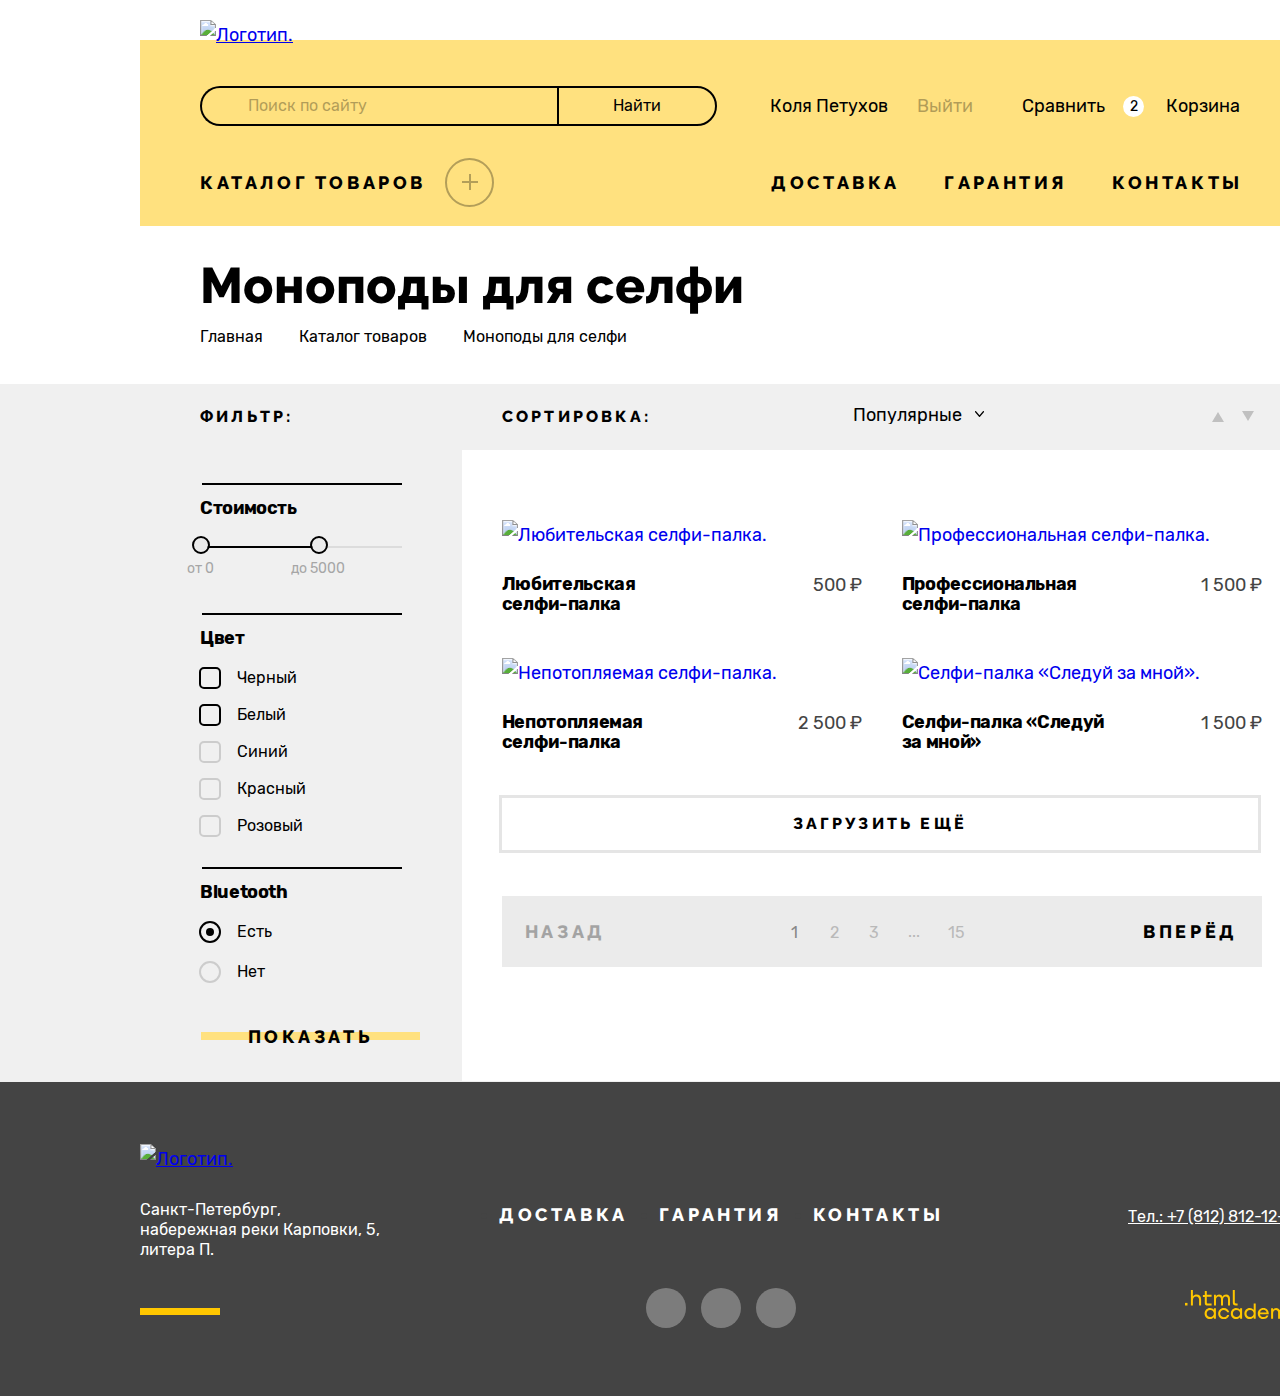
==== catalog.html @ b97b06a3 "Добавляет разметку и стили по критериям" ====
<!DOCTYPE html>
<html lang="ru">

  <head>
    <meta charset="utf-8">
    <title>HTML Academy: Девайс</title>
    <link rel="icon" type="image/png" sizes="32x32" href="images/favicon-32x32.png">
    <link rel="stylesheet" href="styles/styles.css">
  </head>

  <body>
    <header class="page-header">
      <div class="page-header-container">
        <a class="navigation-logo-inner" href="index.html">
          <span class="visually-hidden">Переход на главную страницу.</span>
          <div class="page-header-logo">
            <img src="images/device-logo-black.svg" width="145" height="36" alt="Логотип.">
          </div>
        </a>
        <div class="menu-container">
          <form class="header-search">
            <label class="header-search-label">
              <span class="visually-hidden">Поиск по сайту</span>
              <input class="header-search-input" type="search" placeholder="Поиск по сайту">
              <span class="header-search-input-border"></span>
            </label>
            <button class="header-search-button" type="button">Найти</button>
          </form>
          <ul class="menu-list menu-list-inner">
            <li class="menu-item menu-item-come">
              <div class="menu-link-container">
                <a class="menu-link menu-link-come" href="#">Коля Петухов</a>
                <a class="menu-link menu-link-go-out" href="#">Выйти</a>
              </div>
            </li>
            <li class="menu-item">
              <a class="menu-link menu-link-compare" href="#">Сравнить</a>
            </li>
            <li class="menu-item menu-item-shopping">
              <button class="menu-link menu-link-shopping" type="button" data-counter="2">Корзина</button>
              <div class="shopping-window">
                <ul class="shopping-window-list">
                  <li class="shopping-window-item">
                    <a class="shopping-link" href="#">
                      <div class="shopping-window-image">
                        <img src="images/header-icon/shopping-image/product-small-1.jpg" width="39" height="43" alt="Любительская селфи-палка.">
                      </div>
                      <p class="shopping-window-description">Любительская селфи-палка</p>
                    </a>
                    <button class="shopping-window-button" type="button">
                      <span class="visually-hidden">Удалить товар из карзины.</span>
                    </button>
                  </li>
                  <li class="shopping-window-item">
                    <a class="shopping-link" href="#">
                      <div class="shopping-window-image">
                        <img src="images/header-icon/shopping-image/product-small-2.jpg" width="39" height="43" alt="Профессиональная селфи-палка.">
                      </div>
                      <p class="shopping-window-description">Профессиональная селфи-палка</p>
                    </a>
                    <button class="shopping-window-button" type="button">
                      <span class="visually-hidden">Удалить товар из карзины.</span>
                    </button>
                  </li>
                </ul>
                <div class="shopping-window-content">
                  <p class="shopping-window-content-description">Товаров: 2</p>
                  <span class="shopping-window-content-description">Сумма: 2000 ₽</span>
                </div>
                <div class="shopping-window-link-container">
                  <!-- чтобы посмотреть состояние disabled, надо убрать href у ссылки-->
                  <a class="shopping-window-link" href="#">Открыть корзину</a>
                </div>
              </div>
            </li>
          </ul>
        </div>
        <nav class="navigation">
          <div class="navigation-submenu">
            <button class="submenu-button" type="button">
              Каталог товаров
              <span class="submenu-button-icon"></span>
            </button>
            <ul class="submenu-list">
              <li class="submenu-item">
                <a class="submenu-link" href="#">Виртуальная реальность</a>
              </li>
              <li class="submenu-item">
                <a class="submenu-link" href="#">Фитнес-браслеты</a>
              </li>
              <li class="submenu-item">
                <a class="submenu-link" href="#">Квадрокоптеры</a>
              </li>
              <li class="submenu-item">
                <span class="submenu-link submenu-link-current">Моноподы для cелфи</span>
              </li>
              <li class="submenu-item">
                <a class="submenu-link" href="#">Умные часы</a>
              </li>
              <li class="submenu-item">
                <a class="submenu-link" href="#">Экшн-камеры</a>
              </li>
            </ul>
          </div>
          <ul class="navigation-list">
            <!-- для просмотра активной страницы для ссылки добавляется класс navigation-link-current -->
            <li class="navigation-item">
              <a class="navigation-link" href="#">Доставка</a>
            </li>
            <li class="navigation-item">
              <a class="navigation-link" href="#">Гарантия</a>
            </li>
            <li class="navigation-item">
              <a class="navigation-link" href="#">Контакты</a>
            </li>
          </ul>
        </nav>
      </div>
    </header>

    <main class="main-container main-inner">
      <div class="page-container">
        <section class="inner-header">
          <h1 class="inner-header-title">Моноподы для селфи</h1>
          <ul class="breadcrumbs">
            <li class="breadcrumbs-item">
              <a class="breadcrumbs-link" href="index.html">Главная</a>
            </li>
            <li class="breadcrumbs-item">
              <a class="breadcrumbs-link" href="#">Каталог товаров</a>
            </li>
            <li class="breadcrumbs-item">
              <span class="breadcrumbs-link breadcrumbs-link-current">Моноподы для селфи</span>
            </li>
          </ul>
        </section>
      </div>

      <section class="catalog-products">
        <div class="catalog-products-container">
          <div class="catalog-filter-container">
            <h2 class="catalog-products-title catalog-products-title-filter">фильтр:</h2>
            <form class="catalog-filter" action="https://echo.htmlacademy.ru/" method="get">
              <fieldset class="catalog-filter-group catalog-filter-group-price">
                <legend class="catalog-filter-title">Стоимость</legend>
                <div class="range-scale">
                  <div class="range-bar">
                    <div class="range-toggle-container toggle-min-container">
                      <button class="range-toggle" type="button">
                        <span class="visually-hidden">Изменить минимальную цену.</span>
                      </button>
                      <label class="catalog-filter-label">
                        <span class="visually-hidden">Введиде минимальную стоимость.</span>
                        <input class="range-input range-input-from" type="text" placeholder="от 0" name="min-price">
                      </label>
                    </div>
                    <div class="range-toggle-container toggle-max-container">
                      <button class="range-toggle" type="button">
                        <span class="visually-hidden">Изменить максимальную цену.</span>
                      </button>
                      <label class="catalog-filter-label">
                        <span class="visually-hidden">Введиде максимальную стоимость.</span>
                        <input class="range-input range-input-to" type="text" placeholder="до 5000" name="max-price">
                      </label>
                    </div>
                  </div>
                </div>
              </fieldset>
              <fieldset class="catalog-filter-group">
                <legend class="catalog-filter-title">Цвет</legend>
                <ul class="control-list">
                  <li class="control-item">
                    <label class="control">
                      <input class="visually-hidden control-input" type="checkbox" name="color" value="black" checked>
                      <span class="control-mark"></span>
                      Черный
                    </label>
                  </li>
                  <li class="control-item">
                    <label class="control">
                      <input class="visually-hidden control-input" type="checkbox" name="color" value="white" checked>
                      <span class="control-mark"></span>
                      Белый
                    </label>
                  </li>
                  <li class="control-item">
                    <label class="control">
                      <input class="visually-hidden control-input" type="checkbox" name="color" value="blue">
                      <span class="control-mark"></span>
                      Синий
                    </label>
                  </li>
                  <li class="control-item">
                    <label class="control">
                      <input class="visually-hidden control-input" type="checkbox" name="color" value="red">
                      <span class="control-mark"></span>
                      Красный
                    </label>
                  </li>
                  <li class="control-item">
                    <label class="control">
                      <input class="visually-hidden control-input" type="checkbox" name="color" value="pink">
                      <span class="control-mark"></span>
                      Розовый
                    </label>
                  </li>
                </ul>
              </fieldset>
              <fieldset class="catalog-filter-group">
                <legend class="catalog-filter-title">Bluetooth</legend>
                <ul class="control-list">
                  <li class="control-item control-item-radio">
                    <label class="control">
                      <input class="visually-hidden control-input" type="radio" name="bluetooth" value="yes" checked>
                      <span class="control-mark-radio"></span>
                      Есть
                    </label>
                  </li>
                  <li class="control-item control-item-radio">
                    <label class="control">
                      <input class="visually-hidden control-input" type="radio" name="bluetooth" value="no">
                      <span class="control-mark-radio"></span>
                      Нет
                    </label>
                  </li>
                </ul>
              </fieldset>
              <button class="button filter-button" type="submit">Показать</button>
            </form>
          </div>
          <div class="catalog-result">
            <div class="catalog-sorting-container">
              <h2 class="catalog-products-title">сортировка:</h2>
              <div class="control-sorting">
                <select class="select-control" aria-label="сортировка:">
                  <option value="popular">Популярные</option>
                  <option value="cheap">Дешёвые</option>
                  <option value="expensive">Дорогие</option>
                </select>
                <div class="order">
                  <a class="order-link order-link-ascending" href="">
                    <span class="visually-hidden">Сортировка по возрастанию.</span>
                  </a>
                  <a class="order-link order-link-descending" href="">
                    <span class="visually-hidden">Сортировка по убыванию.</span>
                  </a>
                </div>
              </div>
            </div>

            <div class="cards-container">
              <!-- для отображения метки new для ссылки добавить класс new -->
              <ul class="product-list">
                <li class="product-card">
                  <a class="product-card-link" href="#">
                    <div class="product-card-image">
                      <img src="images/product/product-1.jpg" width="360" height="380"
                        alt="Любительская селфи-палка.">
                    </div>
                    <span class="button product-card-button">Подробнее</span>
                    <div class="product-card-content">
                      <h3 class="product-card-title">Любительская<br>селфи-палка</h3>
                      <span class="product-card-price">500 ₽</span>
                    </div>
                  </a>
                </li>
                <li class="product-card">
                  <a class="product-card-link" href="#">
                    <div class="product-card-image">
                      <img src="images/product/product-2.jpg" width="360" height="380"
                        alt="Профессиональная селфи-палка.">
                    </div>
                    <span class="button product-card-button">Подробнее</span>
                    <div class="product-card-content">
                      <h3 class="product-card-title">Профессиональная<br>селфи-палка</h3>
                      <span class="product-card-price">1 500 ₽</span>
                    </div>
                  </a>
                </li>
                <li class="product-card">
                  <a class="product-card-link" href="#">
                    <div class="product-card-image">
                      <img src="images/product/product-3.jpg" width="360" height="380"
                        alt="Непотопляемая селфи-палка.">
                    </div>
                    <span class="button product-card-button">Подробнее</span>
                    <div class="product-card-content">
                      <h3 class="product-card-title">Непотопляемая<br>селфи-палка</h3>
                      <span class="product-card-price">2 500 ₽</span>
                    </div>
                  </a>
                </li>
                <li class="product-card">
                  <a class="product-card-link" href="#">
                    <div class="product-card-image">
                      <img src="images/product/product-4.jpg" width="360" height="380"
                        alt="Селфи-палка «Следуй за мной».">
                    </div>
                    <span class="button product-card-button">Подробнее</span>
                    <div class="product-card-content">
                      <h3 class="product-card-title">Селфи-палка «Следуй<br>за мной»</h3>
                      <span class="product-card-price">1 500 ₽</span>
                    </div>
                  </a>
                </li>
              </ul>
              <button class="catalog-products-button" type="button">Загрузить ещё</button>

              <div class="pagination-container">
                <div class="pagination-link-container">
                  <span class="pagination-link-forward-backward pagination-link-backward pagination-link-current">Назад</span>
                </div>
                <ul class="pagination">
                  <li class="pagination-item">
                    <a class="pagination-link pagination-current">1</a>
                  </li>
                  <li class="pagination-item">
                    <a class="pagination-link" href="#">2</a>
                  </li>
                  <li class="pagination-item">
                    <a class="pagination-link" href="#">3</a>
                  </li>
                  <li class="pagination-item">
                    <a class="pagination-link" href="#">15</a>
                  </li>
                </ul>
                <div class="pagination-link-container">
                  <a class="pagination-link-forward-backward pagination-link-forward" href="#">Вперёд</a>
                </div>
              </div>
            </div>
          </div>
        </div>
      </section>

    </main>

    <footer class="page-footer">
      <div class="footer-container">
        <a class="page-footer-logo" href="index.html">
          <span class="visually-hidden">Переход на главную страницу.</span>
          <div class="page-footer-logo-image">
            <img src="images/device-logo-yellow.svg" width="145" height="36" alt="Логотип.">
          </div>
        </a>
        <div class="footer-content-container">
          <address class="page-footer-address">Санкт-Петербург, набережная реки Карповки, 5, литера П.</address>
          <div class="page-footer-container">
            <ul class="menu-footer-list">
              <li class="menu-footer-item">
                <a class="menu-footer-link" href="#">Доставка</a>
              </li>
              <li class="menu-footer-item">
                <a class="menu-footer-link" href="#">Гарантия</a>
              </li>
              <li class="menu-footer-item">
                <a class="menu-footer-link" href="#">Контакты</a>
              </li>
            </ul>
            <ul class="social-footer-list">
              <li class="social-footer-item">
                <a class="social-footer-link social-footer-telegram" href="https://t.me/htmlacademy">
                  <span class="visually-hidden">Мы в Telegram.</span>
                </a>
              </li>
              <li class="social-footer-item">
                <a class="social-footer-link social-footer-youtube" href="https://www.youtube.com/user/htmlacademyru">
                  <span class="visually-hidden">Мы в Youtube.</span>
                </a>
              </li>
              <li class="social-footer-item">
                <a class="social-footer-link social-footer-twitter" href="https://twitter.com/htmlacademy_ru">
                  <span class="visually-hidden">Мы в Twitter.</span>
                </a>
              </li>
            </ul>
          </div>
          <div class="page-footer-container">
            <a class="contacts-phone-footer" href="tel:88128121212">Тел.: +7 (812) 812-12-12</a>
            <a class="developer-logo-link" href="https://htmlacademy.ru/">
              <span class="visually-hidden">Переход на сайт htmlacademy.</span>
              <svg width="115" height="33" viewBox="0 0 115 33" fill="#ffc700" xmlns="http://www.w3.org/2000/svg">
                <path d="M0 12.9V15.5H2.5V12.9H0Z" />
                <path
                  d="M11.6 4.5C10 4.5 8.8 5.2 8 6.2H7.9V0H5.9V15.5H7.9V10.2C7.9 8.1 9.2 6.6 11.2 6.6C13 6.6 14.1 8 14.1 9.8V15.5H16.1V9.4C16.2 6.4 14.3 4.5 11.6 4.5Z" />
                <path
                  d="M26.6 4.8H21.8V1.1H19.8V4.9H17.9V6.9H19.8V12.9C19.8 14.6 20.8 15.6 22.5 15.6H26.6V13.6H22.9C22.2 13.6 21.8 13.2 21.8 12.5V6.8H26.6V4.8Z" />
                <path
                  d="M41.1 4.6C39.5 4.6 38.2 5.4 37.6 6.7H37.5C36.9 5.5 35.7 4.6 34.1 4.6C32.7 4.6 31.6 5.4 31 6.4H30.9V4.8H29V15.4H31V10C31 8 32 6.5 33.6 6.5C35.1 6.5 36 7.5 36 9.1V15.4H38V9.8C38 7.4 39.4 6.5 40.6 6.5C42.1 6.5 43 7.5 43 9.1V15.4H45V8.9C45.1 6.4 43.6 4.6 41.1 4.6Z" />
                <path
                  d="M47.8 12.7C47.8 14.4 48.8 15.4 50.6 15.4H52.6V13.4H50.9C50.2 13.4 49.8 13 49.8 12.3V0H47.8V12.7Z" />
                <path
                  d="M28.9 19.7C28 18.6 26.7 17.9 25 17.9C21.9 17.9 19.6 20.2 19.6 23.5C19.6 26.8 21.9 29.1 25 29.1C26.8 29.1 28 28.3 28.8 27.2H28.9V28.8H30.9V18.2H28.9V19.7ZM25.3 27.1C23.1 27.1 21.7 25.5 21.7 23.5C21.7 21.5 23.1 19.9 25.3 19.9C27.5 19.9 28.9 21.5 28.9 23.5C28.9 25.4 27.5 27.1 25.3 27.1Z" />
                <path
                  d="M44.2 22C43.7 19.6 41.6 17.9 38.8 17.9C35.4 17.9 33.2 20.4 33.2 23.5C33.2 26.6 35.4 29.1 38.8 29.1C41.6 29.1 43.7 27.3 44.2 24.9H42.1C41.7 26.2 40.4 27.2 38.8 27.2C36.6 27.2 35.2 25.6 35.2 23.6C35.2 21.6 36.6 20 38.8 20C40.4 20 41.6 21 42.1 22.2H44.2V22Z" />
                <path
                  d="M55.1 19.7C54.2 18.6 52.9 17.9 51.2 17.9C48.1 17.9 45.8 20.2 45.8 23.5C45.8 26.8 48.1 29.1 51.2 29.1C53 29.1 54.2 28.3 55 27.2H55.1V28.8H57.1V18.2H55.1V19.7ZM51.5 27.1C49.3 27.1 47.9 25.5 47.9 23.5C47.9 21.5 49.3 19.9 51.5 19.9C53.7 19.9 55.1 21.5 55.1 23.5C55.1 25.4 53.6 27.1 51.5 27.1Z" />
                <path
                  d="M68.7 19.8C67.8 18.7 66.5 17.9 64.8 17.9C61.7 17.9 59.4 20.2 59.4 23.5C59.4 26.8 61.6 29.1 64.8 29.1C66.5 29.1 67.8 28.3 68.6 27.3H68.7V28.8H70.7V13.4H68.7V19.8ZM65.1 27.1C62.9 27.1 61.5 25.5 61.5 23.5C61.5 21.5 62.9 19.9 65.1 19.9C67.3 19.9 68.7 21.5 68.7 23.5C68.6 25.5 67.2 27.1 65.1 27.1Z" />
                <path
                  d="M78.3 17.9C75 17.9 72.8 20.4 72.8 23.5C72.8 26.5 74.9 29.1 78.3 29.1C80.8 29.1 82.8 27.8 83.5 25.5H81.4C80.9 26.5 79.8 27.1 78.4 27.1C76.5 27.1 75.1 25.8 75 24.2H83.8C84 20.6 81.8 17.9 78.3 17.9ZM78.3 19.8C80 19.8 81.3 20.8 81.6 22.4H75.1C75.4 20.9 76.6 19.8 78.3 19.8Z" />
                <path
                  d="M98.2 17.9C96.6 17.9 95.3 18.7 94.6 19.9H94.5C93.9 18.7 92.7 17.9 91.1 17.9C89.7 17.9 88.6 18.6 88 19.7V18.2H86.1V28.8H88.1V23.4C88.1 21.4 89.1 20 90.7 19.9C92.2 19.9 93.1 20.9 93.1 22.5V28.8H95.1V23.2C95.1 20.8 96.5 19.9 97.7 19.9C99.2 19.9 100.1 20.9 100.1 22.5V28.8H102.1V22.3C102.2 19.7 100.7 17.9 98.2 17.9Z" />
                <path
                  d="M109.4 27L105.8 18.1H103.6L108.4 29.7C108.1 30.6 107.7 30.9 106.7 30.9H104.2V32.9H106.7C108.5 32.9 109.5 32.1 110.2 30.3L114.9 18.1H112.8L109.4 27Z" />
              </svg>
            </a>
          </div>
        </div>

      </div>
    </footer>

  </body>

</html>
---- styles/styles.css ----
@font-face {
  font-family: "raleway";
  font-style: normal;
  font-weight: 800;
  src: url("../fonts/raleway/raleway-800.woff2") format("woff2");
  font-display: swap;
}

@font-face {
  font-family: "rubik";
  font-style: normal;
  font-weight: 400;
  src: url("../fonts/rubik/rubik-400.woff2") format("woff2");
  font-display: swap;
}

@font-face {
  font-family: "rubik";
  font-style: normal;
  font-weight: 700;
  src: url("../fonts/rubik/rubik-700.woff2") format("woff2");
  font-display: swap;
}

*,
*::before,
*::after {
  box-sizing: border-box;
}

.visually-hidden {
  position: absolute;
  width: 1px;
  height: 1px;
  margin: -1px;
  padding: 0;
  border: 0;
  clip: rect(0 0 0 0);
  overflow: hidden;
}

.html {
  height: 100%;
}

body {
  display: flex;
  flex-direction: column;
  min-height: 100%;
  min-width: 1440px;
  font-family: "rubik", sans-serif;
  font-size: 18px;
  line-height: 30px;
  color: #444444;
  margin: 0;
}

.main-container {
  flex-grow: 1;
}

.page-container {
  width: 1160px;
  margin: 0 auto;
}

.button {
  position: relative;
  display: inline-flex;
  font-family: "raleway", sans-serif;
  font-size: 18px;
  line-height: 21px;
  letter-spacing: 0.2em;
  text-transform: uppercase;
  text-decoration: none;
  color: #000000;
  background-color: rgba(255, 255, 255, 0);
  padding: 10px 34px;
  border: none;
  cursor: pointer;
}

.button::after {
  content: "";
  position: absolute;
  height: 8px;
  width: 100%;
  background-color: #ffe17f;
  left: 0;
  top: calc(50% - 4px);
  z-index: -1;
}

.button:hover {
  background-color: #ffe17f;
}

.button:focus {
  outline: none;
  background: linear-gradient(rgba(255, 255, 255, 0) 16px, #ffe17f 16px, #ffe17f 24px, rgba(255, 255, 255, 0) 24px);
}

.button:focus::before {
  content: "";
  position: absolute;
  width: 100%;
  height: 100%;
  outline: 2px solid #af4fff;
  top: 0;
  left: 0;
}

.button:active::after {
  background-color: #ffcc33;
}

.button:active {
  background: none;
  background-color: #ffcc33;
}

.button:active::before {
  content: "";
  position: absolute;
  width: 100%;
  height: 100%;
  outline: none;
  top: 0;
  left: 0;
}

.button:disabled {
  pointer-events: none;
  opacity: 30%;
}

.page-header ul {
  list-style: none;
}

.main-index ul {
  list-style: none;
}

/*Шапка*/

.page-header {
  display: flex;
  position: relative;
  background-image: linear-gradient(#ffffff 40px, #ffe17f 40px);
  width: 1160px;
  margin: 0 auto;
}

.page-header-container {
  width: 1040px;
  margin: 0 auto;
}

.navigation-logo,
.navigation-logo-inner {
  position: absolute;
  display: inline-flex;
  top: 20px;
  left: 60px;
}

.navigation-logo-inner:hover {
  opacity: 60%;
}

.navigation-logo-inner:focus {
  outline: 2px solid #af4fff;
  outline-offset: 2px;
}

.navigation-logo-inner:active {
  outline: none;
  opacity: 30%;
}

.menu-container {
  display: flex;
  padding: 86px 0 0 0;
}

.header-search {
  display: flex;
  align-self: flex-start;
}

.header-search-label {
  position: relative;
  display: flex;
}

.header-search-input {
  background-color: rgba(255, 255, 255, 0);
  border: none;
  padding: 10px 10px 10.5px 48px;
  width: 357px;
  background-image: url("../images/header-icon/search-icon.svg");
  background-repeat: no-repeat;
  background-position-x: 16px;
  background-position-y: center;
  height: 100%;
  font-family: "rubik", sans-serif;
  font-size: 16px;
  color: #000000;
}

.header-search-input::placeholder {
  color: #000000;
  opacity: 30%;
}

.header-search-input + .header-search-input-border {
  position: absolute;
  top: 0;
  left: 0;
  height: 100%;
  width: 100%;
  border: 2px solid #000000;
  border-right: none;
  border-radius: 50px 0 0 50px;
  cursor: text;
}

.header-search-input:hover {
  background-color: #ffc700;
  border-radius: 50px 0 0 50px;
}

.header-search-input:focus {
  background-color: rgba(255, 255, 255, 0);
  outline: 2px solid #af4fff;
  outline-offset: 2px;
  border-radius: 0;
}

.header-search-input:disabled + .header-search-input-border {
  pointer-events: none;
  opacity: 30%;
}

.header-search-input:disabled {
  pointer-events: none;
  opacity: 30%;
}

.header-search-button {
  position: relative;
  font-family: "rubik", sans-serif;
  font-size: 16px;
  line-height: 20px;
  color: #000000;
  padding: 5px 5px;
  background-color: rgba(255, 255, 255, 0);
  border: 2px solid #000000;
  border-radius: 0 50px 50px 0;
  min-width: 160px;
  max-width: 180px;
  cursor: pointer;
}

.header-search-button:hover {
  background-color: #000000;
  color: #ffffff;
}

.header-search-button:focus {
  outline: none;
}

.header-search-button:focus::before {
  content: "";
  position: absolute;
  width: calc(100% + 8px);
  height: calc(100% + 8px);
  outline: 2px solid #af4fff;
  top: -4px;
  left: -4px;
  border-radius: 0;
}

.header-search-button:active {
  background-color: #000000;
  color: #4d4d4d;
}

.header-search-button:disabled {
  pointer-events: none;
  opacity: 30%;
}

.menu-list {
  display: grid;
  grid-template-columns: 127px 128px 123px 117px;
  margin: 5px 0 0 auto;
  padding: 0;
  align-self: flex-start;
}

.menu-item-come {
  grid-column-start: 1;
  grid-column-end: 3;
}

.menu-link-go-out {
  display: inline-flex;
  opacity: 30%;
}

.menu-link {
  color: #000000;
  text-decoration: none;
  cursor: pointer;
}

.menu-link:hover {
  opacity: 60%;
}

.menu-link:focus {
  opacity: 100%;
  outline: 2px solid #af4fff;
  outline-offset: 2px;
}

.menu-link:active {
  outline: none;
  opacity: 30%;
}

.menu-link-come {
  display: inline-flex;
  padding: 0 0 0 25px;
  background-image: url("../images/header-icon/header-icon-1.svg");
  background-repeat: no-repeat;
  background-position: -1px 9px;
  max-width: 146px;
  margin: 0 25px 0 0;
}

.menu-link-compare {
  display: inline-flex;
  padding: 0 0 0 22px;
  background-image: url("../images/header-icon/header-icon-2.svg");
  background-repeat: no-repeat;
  background-position: 0 9px;
}

/*Корзина*/

.menu-link-shopping {
  position: relative;
  font-family: "rubik", sans-serif;
  font-size: 18px;
  line-height: 30px;
  background-color: rgba(255, 255, 255, 0);
  border: none;
  padding: 0 0 0 43px;
  background-image: url("../images/header-icon/header-icon-3.svg");
  background-repeat: no-repeat;
  background-position: 15px 6px;
}

.menu-link-shopping::before {
  content: attr(data-counter);
  position: absolute;
  font-size: 14px;
  line-height: 16px;
  display: flex;
  align-items: center;
  justify-content: center;
  padding: 0 3px;
  min-width: 21px;
  height: 21px;
  background-color: #ffffff;
  border-radius: 50px;
  right: calc(100% - 21px);
  top: 5px;
}

.shopping-window {
  position: absolute;
  display: none;
  flex-direction: column;
  justify-content: center;
  background-color: #000000;
  z-index: 2;
  transform: translate(-40%, 8px);
}

.shopping-window::before {
  content: "";
  position: absolute;
  border: 6px solid rgba(255, 255, 255, 0);
  border-bottom: 7px solid #000000;
  top: -13px;
  left: 50%;
  transform: translate(-50%, 0);
}

.shopping-window-list {
  padding: 0;
}

.shopping-window-item {
  display: flex;
  padding: 22px 17px 6px 22px;
  width: 320px;
  border-bottom: 1px solid #191919;
}

.shopping-window-item:last-child {
  border-bottom: none;
}

.shopping-link {
  text-decoration: none;
  display: flex;
}

.shopping-link:hover {
  opacity: 60%;
}

.shopping-link:focus {
  opacity: 100%;
  outline: 2px solid #af4fff;
  outline-offset: 2px;
}

.shopping-link:active {
  outline: none;
  opacity: 30%;
}

.shopping-window-image {
  margin: 0 23px 0 0;
}

.shopping-window-description,
.shopping-window-content-description {
  font-size: 16px;
  line-height: 20px;
  color: #ffffff;
  margin: 0;
}

.shopping-window-description {
  max-width: 160px;
}


.shopping-window-content-description {
  max-width: 120px;
}

.shopping-window-button {
  position: relative;
  width: 10px;
  height: 10px;
  background-color: rgba(255, 255, 255, 0);
  border: none;
  margin: 0 0 auto auto;
  background-image: url("../images/header-icon/shopping-image/close-button.svg");
  background-repeat: no-repeat;
  background-position: center;
  cursor: pointer;
}

.shopping-window-button::before {
  content: "";
  position: absolute;
  width: 26px;
  height: 26px;
  background-color: rgba(255, 255, 255, 0);
  top: -8px;
  left: -7px;
}

.shopping-window-button:hover {
  opacity: 60%;
}

.shopping-window-button:focus {
  opacity: 100%;
  outline: 2px solid #af4fff;
  outline-offset: 2px;
}

.shopping-window-button:active {
  outline: none;
  opacity: 30%;
}

.shopping-window-content {
  display: flex;
  justify-content: space-between;
  padding: 17px 20px;
  background-color: #1a1a1a;
}

.shopping-window-link {
  display: block;
  font-family: "raleway", sans-serif;
  font-size: 18px;
  line-height: 21px;
  letter-spacing: 0.2em;
  text-transform: uppercase;
  text-decoration: none;
  color: #000000;
  background-color: #ffffff;
  padding: 14px 23px;
}

.shopping-window-link:not([href]) {
  background-color: #ffffff;
  color: #b3b3b3;
  pointer-events: none;
}

.shopping-window-link:hover {
  background-color: #ffe17f;
}

.shopping-window-link:focus {
  background-color: #ffffff;
  outline: 2px solid #af4fff;
  outline-offset: 2px;
}

.shopping-window-link:active {
  outline: none;
  background-color: #ffe17f;
  color: #b39e59;
}

.shopping-window-link-container {
  padding: 16px 18px 20px 22px;
}

.menu-item-shopping:focus-within .shopping-window {
  display: flex;
}

/*Шапка*/

.submenu-button {
  position: relative;
  display: grid;
  grid-template-columns: 227px 65px;
  align-items: center;
  font-family: "raleway", sans-serif;
  font-size: 18px;
  text-transform: uppercase;
  text-align: start;
  line-height: 21px;
  color: #000000;
  background-color: rgba(255, 255, 255, 0);
  border: none;
  margin: -15px 0 0 0;
  padding: 0;
  letter-spacing: 0.2em;
  cursor: pointer;
}

.submenu-button::before {
  content: "";
  position: absolute;
  width: 260px;
  height: 45px;
  background-color: rgba(255, 255, 255, 0);
  z-index: 2;
}

.submenu-button-icon {
  position: relative;
  display: flex;
  justify-content: center;
  align-items: center;
  width: 45px;
  height: 45px;
  outline: 2px solid #b39e59;
  border-radius: 50%;
  margin: 0 0 0 auto;
  z-index: 3;
}

.submenu-button-icon::after,
.submenu-button-icon::before {
  content: "";
  position: absolute;
  width: 2px;
  height: 16px;
  background-color: #b39e59;
}

.submenu-button-icon::before {
  transform: rotate(90deg);
}

.submenu-button:hover .submenu-button-icon {
  outline: 2px solid #000000;
}

.submenu-button:hover .submenu-button-icon::after,
.submenu-button:hover .submenu-button-icon::before {
  background-color: #000000;
}

.submenu-button:focus {
  outline: 2px solid #af4fff;
  outline-offset: 4px;
  z-index: 222;
}

.submenu-list {
  margin: 0;
  position: absolute;
  grid-template-columns: 252px 211px 181px;
  row-gap: 6px;
  padding: 9px 60px 50px 60px;
  background-color: #ffe17f;
  width: 100%;
  z-index: 2;
  left: 0;
  display: none;
}

.submenu-item:last-child {
  grid-column-start: 1;
}

.submenu-link {
  font-size: 16px;
  line-height: 18px;
  color: #000000;
  text-decoration: none;
}

.submenu-link:hover {
  opacity: 60%;
}

.submenu-link:focus {
  opacity: 100%;
  outline: 2px solid #af4fff;
  outline-offset: 2px;
}

.submenu-link:active {
  outline: none;
  opacity: 30%;
}

.submenu-link-current {
  text-decoration: underline;
  text-underline-offset: 6px;
  text-decoration-thickness: 1px;
  pointer-events: none;
}

.navigation-submenu:focus-within .submenu-list {
  display: grid;
}

.navigation-submenu:focus-within .submenu-button-icon::after {
  transform: rotate(90deg);
  z-index: 3;
}

.navigation {
  display: flex;
  padding: 49px 0 21px 0;
}

.navigation-list {
  display: flex;
  align-self: flex-start;
  flex-wrap: wrap;
  margin: -3px 0 -20px auto;
  max-width: 470px;
  padding: 0;
  z-index: 1;
}

.navigation-item {
  margin: 0 45px 20px 0;
}

.navigation-item:nth-child(3n) {
  margin: 0 0 20px 0;
}

.navigation-link {
  display: block;
  font-family: "raleway", sans-serif;
  line-height: 21px;
  color: #000000;
  text-decoration: none;
  text-transform: uppercase;
  letter-spacing: 0.2em;
  max-width: 128px;
}

.navigation-link:hover {
  opacity: 60%;
}

.navigation-link:focus {
  opacity: 100%;
  outline: 2px solid #af4fff;
  outline-offset: 2px;
}

.navigation-link:active {
  outline: none;
  opacity: 30%;
}

.navigation-link-current {
  text-decoration: underline;
  text-underline-offset: 6px;
  text-decoration-thickness: 2px;
  pointer-events: none;
}

/*Слайдер*/

.popular-product {
  position: relative;
  background-image: linear-gradient(#ffe17f 114px, #ffffff 114px);
}

.slider-button {
  position: absolute;
  top: 176px;
  width: 20px;
  height: 60px;
  background-color: rgba(255, 255, 255, 0);
  border: none;
  cursor: pointer;
  z-index: 2;
}

.slider-next {
  background-image: url("../images/slider/slider-button-next.svg");
  left: 540px;
}

.slider-prev {
  background-image: url("../images/slider/slider-button-prev.svg");
  left: 30px;
}

.slider-button:hover {
  opacity: 60%;
}

.slider-button:focus {
  opacity: 100%;
  outline: 2px solid #af4fff;
  outline-offset: 2px;
}

.slider-button:active {
  outline: none;
  opacity: 30%;
}

.popular-product-container {
  padding: 86px 0 0 0;
  z-index: 1;
}

.popular-product-list {
  margin: 0;
  padding: 0;
}

.popular-product-item {
  position: relative;
  display: none;
}

.popular-product-item-show {
  display: flex;
}

.popular-product-item-quadcopter::before {
  content: "01";
  position: absolute;
  font-family: "rubik", sans-serif;
  font-weight: 700;
  font-size: 180px;
  color: #ffffff;
  right: 49px;
  top: 46px;
}

.popular-product-item-fitness-bracelet::before {
  content: "02";
  position: absolute;
  font-family: "rubik", sans-serif;
  font-weight: 700;
  font-size: 180px;
  color: #ffffff;
  right: 49px;
  top: 40px;
}

.popular-product-item-selfie::before {
  content: "03";
  position: absolute;
  font-family: "rubik", sans-serif;
  font-weight: 700;
  font-size: 180px;
  color: #ffffff;
  right: 49px;
  top: 40px;
}

.slider-image {
  margin: -40px 40px 0 0;
  z-index: 1;
}

.popular-product-subtitle {
  display: block;
  font-family: "raleway", sans-serif;
  font-size: 50px;
  line-height: 50px;
  color: #000000;
  margin: 0 0 30px 0;
}

.popular-product-description {
  margin: 0 0 49px 0;
  padding: 0;
}

.popular-product-advantage-list {
  margin: 0 0 -20px 0;
  padding: 0 0 25px 0;
  display: flex;
  flex-wrap: wrap;
}

.popular-product-advantage-item {
  max-width: 180px;
  margin: 0 20px 20px 0;
}

.popular-product-advantage-item:last-child {
  margin: 0;
}

.popular-product-advantage-subtitle {
  display: block;
  font-size: 36px;
  line-height: 30px;
  color: #000000;
  margin: 0 0 12px 0;
}

.popular-product-advantage-description {
  font-size: 16px;
  line-height: 30px;
  margin: 0;
}

.popular-product-button {
  margin: 0 0 48px 0;
  padding: 10px 38px;
}

.slider-pagination {
  display: flex;
  justify-content: center;
  flex-wrap: wrap;
  margin: -32px;
  padding: 0;
}

.slider-pagination-item {
  margin: 0 20px 0 0;
  z-index: 2;
}

.slider-pagination-item:last-child {
  margin: 0;
}

.slider-pagination-button {
  position: relative;
  width: 12px;
  height: 12px;
  border: 2px solid #000000;
  border-radius: 50%;
  background-color: rgba(255, 255, 255, 0);
  padding: 0;
  cursor: pointer;
}

.slider-pagination-button::after {
  content: "";
  position: absolute;
  width: 26px;
  height: 26px;
  background-color: rgba(255, 255, 255, 0);
  top: -9px;
  left: -9px;
}

.slider-pagination-button:hover {
  opacity: 60%;
}

.slider-pagination-button:focus {
  outline: none;
}

.slider-pagination-button:focus::before {
  content: "";
  position: absolute;
  width: calc(100% + 8px);
  height: calc(100% + 8px);
  outline: 2px solid #af4fff;
  top: -4px;
  left: -4px;
  border-radius: 0;
}

.slider-pagination-button:active {
  outline: none;
  opacity: 30%;
}

.slider-pagination-button-current {
  background-color: #000000;
  pointer-events: none;
}

/*Карточки типов продуктов*/

.products {
  padding: 99px 0 89px 0;
}

.products-list {
  display: grid;
  grid-template-columns: repeat(6, 160px);
  gap: 40px;
  margin: 0;
  padding: 0;
}

.products-link {
  position: relative;
  display: block;
  padding: 193px 0 0 0;
  text-decoration: none;
  color: #000000;
}

.products-link::before {
  content: "";
  position: absolute;
  width: 160px;
  height: 160px;
  top: 0;
  background-color: #ffe17f;
  background-repeat: no-repeat;
  background-position: center;
}

.products-virtual-reality::before {
  background-image: url("../images/product-icon/products-card-1.svg");
}

.products-selfie-monopods::before {
  background-image: url("../images/product-icon/products-card-2.svg");
  background-position: center 44px;
}

.products-action-cameras::before {
  background-image: url("../images/product-icon/products-card-3.svg");
}

.products-fitness-bracelets::before {
  background-image: url("../images/product-icon/products-card-4.svg");
}

.products-smart-watch::before {
  background-image: url("../images/product-icon/products-card-5.svg");
}

.products-quadcopters::before {
  background-image: url("../images/product-icon/products-card-6.svg");
}

.products-link:hover::before {
  background-color: #ffc700;
}

.products-link:focus {
  outline: 2px solid #af4fff;
  outline-offset: 2px;
}

.products-link:focus::before {
  background-color: #ffe17f;
}

.products-link:active {
  outline: none;
  opacity: 30%;
}


.products-title {
  font-family: "raleway", sans-serif;
  line-height: 24px;
  letter-spacing: -0.02em;
  margin: 0;
}

/*Преимущества*/

.advantage {
  background-image: linear-gradient(#ffffff 94px, #f0f0f0 94px);
  padding: 57px 0 136px 0;
}

.advantage-page-container {
  width: 1160px;
  margin: 0 auto;
  display: flex;
}

.advantage-toggle {
  position: relative;
  margin: 0 123px 0 0;
  max-width: 280px;
  padding: 0;
}

.advantage-toggle::before {
  content: "";
  position: absolute;
  width: 7px;
  height: calc(100% + 130px);
  background-color: #000000;
  left: 280px;
  top: -65px;
}

.advantage-toggle-item {
  margin: 0 0 34px 0;
}

.advantage-toggle-item:last-child {
  margin: 0;
}

.button-advantage {
  position: relative;
  display: block;
  padding: 10px 0;
  min-width: 160px;
  max-width: 287px;
  z-index: 2;
}

.button-advantage-current {
  position: relative;
  width: 287px;
  background: none;
  background-color: #000000;
  color: #ffe17f;
  text-align: start;
  padding: 10px 0 10px 18px;
}

.button-advantage-current::after {
  content: "";
  position: absolute;
  height: 8px;
  width: 100%;
  background-color: rgba(255, 255, 255, 0);
}

.button-advantage-current:hover {
  background-color: #000000;
  color: #ffe17f;
  padding: 10px 0 10px 59px;
}

.button-advantage-current:focus::before {
  outline: none;
}

.button-advantage-current:focus {
  background: none;
  background-color: #000000;
  color: #ffe17f;
  padding: 10px 0 10px 59px;
  outline: 2px solid #af4fff;
  outline-offset: 2px;
}

.button-advantage-current:active {
  outline: none;
  background-color: #000000;
  color: #ffe17f;
  padding: 10px 0 10px 59px;
}

.advantage-list {
  margin: 0;
  max-width: 475px;
  padding: 0;
}

.advantage-item {
  position: relative;
  display: none;
}

.advantage-item-show {
  display: block;
}

.advantage-item-delivery::before {
  content: "";
  position: absolute;
  width: 136px;
  height: 164px;
  background-image: url("../images/advantage/advantage-delivery.svg");
  top: 4px;
  left: 558px;
}

.advantage-item-warranty::before {
  content: "";
  position: absolute;
  width: 171px;
  height: 195px;
  background-image: url("../images/advantage/advantage-guarantee.svg");
  left: 558px;
}

.advantage-item-credit::before {
  content: "";
  position: absolute;
  width: 156px;
  height: 188px;
  background-image: url("../images/advantage/advantage-credit.svg");
  left: 573px;
}

.advantage-description {
  margin: 0;
}

.advantage-subtitle {
  display: block;
  font-family: "raleway", sans-serif;
  font-size: 50px;
  line-height: 50px;
  color: #000000;
  margin: 9px 0 34px 0;
}

/*Кнопка доставки*/

.button-delivery {
  position: relative;
  display: block;
  font-family: "raleway", sans-serif;
  font-size: 18px;
  line-height: 21px;
  letter-spacing: 0.29em;
  text-transform: uppercase;
  text-decoration: none;
  color: #000000;
  padding: 39px 317px;
  background: url("../images/delivery-button.svg") no-repeat 39px center,
    linear-gradient(to right, #ffe17f 125px, #f0f0f0 125px);
  text-align: center;
}

.button-delivery::after {
  content: "";
  position: absolute;
  width: 40px;
  height: 40px;
  background-image: url("../images/delivery-button-info-icon.svg");
  background-repeat: no-repeat;
  background-position: center;
  opacity: 30%;
  top: 50%;
  right: 42px;
  transform: translate(0, -20px);
}

.button-delivery::before {
  content: "";
  position: absolute;
  width: 40px;
  height: 40px;
  background-color: rgba(220, 220, 220, 0.5);
  border-radius: 50%;
  top: 50%;
  right: 42px;
  transform: translate(0, -20px);
}

.button-delivery:hover {
  background: url("../images/delivery-button.svg") no-repeat 39px center,
    linear-gradient(to right, #ffc700 125px, #f0f0f0 125px);
}

.button-delivery:hover::after {
  opacity: 100%;
}

.button-delivery:focus {
  background: url("../images/delivery-button.svg") no-repeat 39px center,
    linear-gradient(to right, #ffe17f 125px, #f0f0f0 125px);
  outline: 2px solid #af4fff;
  outline-offset: 2px;
}

.button-delivery:focus::after {
  opacity: 30%;
}

.button-delivery:active {
  outline: none;
  opacity: 30%;
}

.button-delivery-section {
  padding: 70px 0 67px 0;
}

/*О нас*/

.about-us-title {
  position: relative;
  font-family: "raleway", sans-serif;
  font-size: 50px;
  line-height: 50px;
  color: #000000;
  margin: 0 0 48px 0;
}

.about-us-title::before {
  content: "";
  position: absolute;
  width: 84px;
  height: 7px;
  background-color: #000000;
  top: -48px;
}

.about-us-description {
  margin: 0 0 30px 0;
}

.about-us-list {
  margin: 0 0 30px 0;
  padding: 0;
}

.about-us-item {
  position: relative;
  font-weight: 700;
  line-height: 20px;
  letter-spacing: -0.02em;
  color: #000000;
  padding: 0 0 0 36px;
  margin: 0 0 19px 0;
}

.about-us-item:last-child {
  margin: 0;
}

.about-us-item::before {
  content: "";
  position: absolute;
  width: 8px;
  height: 8px;
  background-color: #ffc700;
  border-radius: 50%;
  left: 3px;
  top: 6px;
}

.about-us-button {
  padding: 10px 22px;
}

/*Контакты*/

.contacts-title {
  position: relative;
  font-family: "raleway", sans-serif;
  font-size: 50px;
  line-height: 50px;
  color: #000000;
  margin: 0 0 48px 0;
}

.contacts-title::before {
  content: "";
  position: absolute;
  width: 84px;
  height: 7px;
  background-color: #000000;
  top: -48px;
}

.contacts-description {
  margin: 0 0 30px 0;
}

.contacts-description-address {
  margin: 0;
}

.contacts-address {
  font-style: normal;
}

.contacts-phone {
  display: inline-flex;
  color: #444444;
  margin: 0 0 30px 0;
}

.contacts-phone:hover {
  color: #ffc700;
}

.contacts-phone:focus {
  color: #444444;
  outline: 2px solid #af4fff;
  outline-offset: 2px;
}

.contacts-phone:active {
  outline: none;
  color: #ffc700;
  opacity: 30%;
}

.contacts-subtitle {
  font-size: 24px;
  line-height: 30px;
  font-weight: 700;
  margin: 0 0 15px 0;
}

.about-contacts-container {
  display: grid;
  grid-template-columns: repeat(2, 520px);
  column-gap: 108px;
  padding: 52px 0 70px 0;
}

.contacts-schedule {
  margin: 0 0 30px 0;
  padding: 0;
}

/*Подписаться на рассылку*/

.subscribe {
  background-color: #f0f0f0;
  padding: 63px 0 55px 0;
}

.subscribe-page-container {
  display: grid;
  gap: 144px;
  width: 1160px;
  margin: 0 auto;
}

.subscribe-content {
  display: flex;
}

.subscribe-form {
  display: flex;
}

.subscribe-form-container {
  display: flex;
  align-items: flex-start;
}

.subscribe-title {
  font-family: "raleway", sans-serif;
  font-size: 50px;
  line-height: 50px;
  color: #000000;
  margin: 0 250px 0 7px;
  max-width: 350px;
}

.subscribe-description {
  display: block;
  margin: 10px 0 0 0;
  max-width: 560px;
}

.subscribe-input {
  font: inherit;
  padding: 11px 16px 14px 16px;
  width: 558px;
  border: none;
  background-color: rgba(255, 255, 255, 0);
  border-bottom: 3px solid #c4c4c4;
  height: 100%;
}

.subscribe-input:hover {
  background-color: #c4c4c4;
}

.subscribe-input:focus {
  outline: 2px solid #af4fff;
  outline-offset: 2px;
}

.subscribe-input:disabled {
  pointer-events: none;
  opacity: 30%;
}

.subscribe-button {
  font-family: "raleway", sans-serif;
  font-size: 18px;
  line-height: 21px;
  letter-spacing: 0.2em;
  text-transform: uppercase;
  color: #000000;
  padding: 15px 34px;
  border: 3px solid #c4c4c4;
  background-color: rgba(255, 255, 255, 0);
  max-width: 300px;
  cursor: pointer;
}

.subscribe-button:hover {
  background-color: #000000;
  color: #ffffff;
  border: 3px solid #000000;
}

.subscribe-button:focus {
  border: 3px solid #c4c4c4;
  background-color: rgba(255, 255, 255, 0);
  color: #000000;
  outline: 2px solid #af4fff;
  outline-offset: 2px;
}

.subscribe-button:active {
  outline: none;
  background-color: #000000;
  color: #4d4d4d;
  border: 3px solid #000000;
}

.subscribe-button:disabled {
  pointer-events: none;
  opacity: 30%;
}

.subscribe-description-free {
  margin: 12px 0 0 auto;
  padding: 0 0 0 32px;
  background-image: url("../images/free-icon.svg");
  background-repeat: no-repeat;
  background-position: 0 center;
  max-width: 200px;
}

/*Подвал*/

.footer-container {
  width: 1160px;
  margin: 0 auto;
}

.page-footer-logo {
  display: inline-flex;
  margin: 0 0 26px 0;
}

.page-footer-logo:hover {
  opacity: 60%;
}

.page-footer-logo:focus {
  outline: 2px solid #af4fff;
  outline-offset: 2px;
}

.page-footer-logo:active {
  outline: none;
  opacity: 30%;
}

.page-footer {
  background-color: #444444;
  padding: 62px 0 65px 0;
}

.footer-content-container {
  display: flex;
}

.page-footer-container {
  display: flex;
  flex-direction: column;
  align-items: center;
}

.page-footer-container:last-of-type {
  margin: 0 0 0 auto;
}

.page-footer-address {
  position: relative;
  font-size: 16px;
  line-height: 20px;
  color: #ffffff;
  font-style: normal;
  max-width: 240px;
  margin: 0 119px 0 0;
  padding: 0 0 71px 0;
}

.page-footer-address::before {
  content: "";
  position: absolute;
  width: 80px;
  height: 7px;
  background-color: #ffc700;
  bottom: 16px;
}

.menu-footer {
  margin: 0;
}

.menu-footer-list {
  display: flex;
  flex-wrap: wrap;
  margin: 0 0 58px 0;
  padding: 0;
  max-width: 460px;
}

.menu-footer-item {
  margin: 0 31px 0 0;
}

.menu-footer-item:last-child {
  margin: 0;
}

.menu-footer-link {
  font-family: "raleway", sans-serif;
  line-height: 21px;
  color: #ffffff;
  text-decoration: none;
  text-transform: uppercase;
  letter-spacing: 0.2em;
}

.menu-footer-link:hover {
  color: #ffc700;
  text-decoration: underline;
  text-underline-offset: 8px;
  text-decoration-thickness: 2px;
}

.menu-footer-link:focus {
  color: #ffffff;
  text-decoration: none;
  outline: 2px solid #af4fff;
  outline-offset: 2px;
}

.menu-footer-link:active {
  outline: none;
  color: #ffc700;
  text-decoration: underline;
  text-underline-offset: 8px;
  text-decoration-thickness: 2px;
  opacity: 30%;
}

.contacts-phone-footer {
  font-size: 16px;
  line-height: 20px;
  color: #ffffff;
  margin: 7px 0 63px auto;
  max-width: 174px;
}

.contacts-phone-footer:hover {
  color: #ffc700;
}

.contacts-phone-footer:focus {
  color: #ffffff;
  outline: 2px solid #af4fff;
  outline-offset: 2px;
}

.contacts-phone-footer:active {
  outline: none;
  color: #ffc700;
  opacity: 30%;
}

.social-footer-list {
  display: flex;
  flex-wrap: wrap;
  column-gap: 15px;
  margin: 0 0 -20px 0;
  padding: 0;
  list-style: none;
  max-width: 460px;
}

.social-footer-link {
  position: relative;
  display: block;
  padding: 20px;
  background-color: rgba(255, 255, 255, 0.3);
  border-radius: 50%;
  margin: 0 0 20px 0;
  background-repeat: no-repeat;
  background-position: center;
}

.social-footer-telegram {
  background-image: url("../images/social/telegram.svg");
}

.social-footer-youtube {
  background-image: url("../images/social/youtube.svg");
}

.social-footer-twitter {
  background-image: url("../images/social/twitter.svg");
}

.social-footer-link:hover {
  background-color: #ffc700;
}

.social-footer-link:focus {
  background-color: rgba(255, 255, 255, 0.3);
  outline: none;
}

.social-footer-link:focus::before {
  content: "";
  position: absolute;
  width: calc(100% + 4px);
  height: calc(100% + 4px);
  outline: 2px solid #af4fff;
  top: -2px;
  left: -2px;
}

.social-footer-link:active {
  outline: none;
  background-color: #ffc700;
}

.social-footer-link:active::after {
  content: "";
  position: absolute;
  width: 40px;
  height: 40px;
  background-color: #ffc700;
  border-radius: 50%;
  opacity: 70%;
  top: 0;
  left: 0;
  outline: none;
}

.developer-logo-link {
  display: inline-flex;
  margin: 0 0 0 auto;
}

.developer-logo-link:hover svg {
  fill: #ffffff;
}

.developer-logo-link:focus svg {
  fill: #ffc700;
}

.developer-logo-link:focus {
  outline: 2px solid #af4fff;
  outline-offset: 2px;
}

.developer-logo-link:active svg {
  outline: none;
  fill: #ffffff;
  opacity: 30%;
}


/*Страница Каталог*/

/*Заголовок и крошки*/

.main-inner ul {
  list-style: none;
  padding: 0;
}

.inner-header {
  display: grid;
  gap: 10px;
  padding: 35px 60px 33px 60px;
}

.inner-header-title {
  font-family: "raleway", sans-serif;
  font-size: 50px;
  line-height: 50px;
  color: #000000;
  margin: 0;
}

.breadcrumbs {
  display: flex;
  flex-wrap: wrap;
  margin: -10px 0 0 0;
}

.breadcrumbs-item {
  position: relative;
  margin: 10px 36px 0 0;
}

.breadcrumbs-item:last-child {
  margin: 10px 0 0 0;
}

.breadcrumbs-link {
  font-size: 16px;
  line-height: 20px;
  color: #000000;
  text-decoration: none;
}

.breadcrumbs-item:not(:last-of-type)::before {
  content: "";
  position: absolute;
  width: 4px;
  height: 7px;
  background-image: url("../images/breadcrumbs-icon.svg");
  background-repeat: no-repeat;
  top: 13px;
  right: -21px;
  opacity: 20%;
}

.breadcrumbs-link:hover {
  opacity: 60%;
}

.breadcrumbs-link:focus {
  opacity: 100%;
  outline: 2px solid #af4fff;
  outline-offset: 2px;
}

.breadcrumbs-link:active {
  outline: none;
  opacity: 30%;
}

.breadcrumbs-link-current {
  pointer-events: none;
}

/*Карточки и фильтр*/

.catalog-products {
  background-color: #f0f0f0;
}

.catalog-products-container {
  display: flex;
  width: 1160px;
  margin: 0 auto;
}

.catalog-products-title {
  font-family: "raleway", sans-serif;
  font-size: 16px;
  line-height: 19px;
  letter-spacing: 0.2em;
  text-transform: uppercase;
  color: #000000;
  margin: 0;
}

.catalog-products-title-filter {
  margin: 0 0 67px 5px;
}

.catalog-filter-container {
  padding: 23px 67px 25px 55px;
}

.catalog-filter-group {
  position: relative;
  border: none;
  padding: 0;
  margin: 0 0 37px 0;
}

.catalog-filter-group-price {
  margin: 0 0 64px 0;
}

.catalog-filter-group:last-of-type {
  margin: 0 0 30px 0;
}

.catalog-filter-title {
  position: relative;
  font-weight: 700;
  letter-spacing: -0.02em;
  color: #000000;
  margin: 0 0 23px 3px;
}

.catalog-filter-title::before {
  content: "";
  position: absolute;
  width: 200px;
  height: 2px;
  background-color: #000000;
  top: -10px;
  left: 4px;
}

.catalog-filter-group:not(:first-of-type) .catalog-filter-title {
  margin: 0 0 9px 3px;
}

.range-scale {
  position: relative;
  height: 2px;
  margin: 0 0 11px 0;
  background-color: #dcdcdc;
  width: calc(100% + 7px);
}

.range-bar {
  position: absolute;
  height: 2px;
  background-color: #000000;
  left: 0;
  width: 126px;
}

.range-toggle-container {
  position: absolute;
  display: flex;
  flex-direction: column;
  align-items: center;
}

.range-toggle {
  position: relative;
  width: 14px;
  height: 14px;
  background-color: #ebebeb;
  border: none;
  outline: 2px solid #000000;
  border-radius: 50%;
  cursor: pointer;
}

.range-toggle:hover {
  background-color: #f4f4f4;
  outline: 2px solid #7f7f7f;
}

.range-toggle:focus::before {
  content: "";
  position: absolute;
  width: calc(100% + 8px);
  height: calc(100% + 8px);
  outline: 2px solid #af4fff;
  top: -4px;
  left: -4px;
}

.range-toggle:active {
  background-color: #000000;
  outline: 2px solid #000000;
}

.toggle-min-container {
  top: -8px;
  left: -10px;
}

.toggle-max-container {
  top: -8px;
  right: -28px;
}

.range-input {
  background-color: rgba(255, 255, 255, 0);
  border: none;
  padding: 2px;
  font-family: "rubik", sans-serif;
  font-size: 14px;
  line-height: 20px;
  color: #000000;
}

.range-input-from {
  width: 32px;
}

.range-input-to {
  width: 60px;
}

.range-input:focus {
  outline: 2px solid #af4fff;
}

.range-input::placeholder {
  opacity: 60%;
}

.control {
  position: relative;
  font-size: 16px;
  line-height: 20px;
  color: #000000;
  padding: 0 0 0 40px;
  cursor: pointer;
}

.control-list {
  margin: 0 0 0 2px;
}

.control-item {
  margin: 0 0 7px 0;
}

.control-mark {
  position: absolute;
  display: block;
  top: 1px;
  left: 4px;
  width: 18px;
  height: 18px;
  background-color: rgb(255, 255, 255, 0);
  outline: 2px solid #cccccc;
  border-radius: 3px;
}

.control-input:focus ~ .control-mark::after {
  content: "";
  position: absolute;
  width: calc(100% + 8px);
  height: calc(100% + 8px);
  outline: 2px solid #af4fff;
  top: -4px;
  left: -4px;
}

.control-input[type="checkbox"]:checked + .control-mark::before {
  content: "";
  position: absolute;
  top: 4px;
  left: 4px;
  width: 10px;
  height: 10px;
  background-image: url("../images/input-icon.svg");
  background-repeat: no-repeat;
}

.control-input[type="checkbox"]:checked + .control-mark {
  outline: 2px solid #000000;
}

.control:hover {
  opacity: 60%;
}

.control:active {
  opacity: 30%;
}

.control:disabled {
  opacity: 10%;
}

.control-item-radio {
  margin: 0 0 10px 0;
}

.control-mark-radio {
  position: absolute;
  display: block;
  top: 1px;
  left: 4px;
  width: 18px;
  height: 18px;
  background-color: rgb(255, 255, 255, 0);
  outline: 2px solid #cccccc;
  border-radius: 50%;
}

.control-input[type="radio"]:checked + .control-mark-radio::after {
  content: "";
  top: 5px;
  left: 5px;
  position: absolute;
  width: 8px;
  height: 8px;
  background-color: #000000;
  border-radius: 50%;
}

.control-input[type="radio"]:checked + .control-mark-radio {
  outline: 2px solid #000000;
}

.control-input:focus ~ .control-mark-radio::before {
  content: "";
  position: absolute;
  width: calc(100% + 8px);
  height: calc(100% + 8px);
  outline: 2px solid #af4fff;
  top: -4px;
  left: -4px;
}

.control-item:last-child {
  margin: 0;
}

.filter-button {
  display: flex;
  justify-content: center;
  align-items: center;
  margin: 0 0 0 6px;
  width: calc(100% + 19px);
  z-index: 2;
}

.select-control {
  padding: 4px 20px 4px 4px;
  width: 141px;
  font-family: "rubik", sans-serif;
  font-size: 18px;
  line-height: 18px;
  color: #000000;
  background-color: rgba(255, 255, 255, 0);
  background-image: url("../images/select-control-icon.svg");
  background-repeat: no-repeat;
  background-position: right 5px center;
  border: none;
  cursor: pointer;
  align-self: start;
  -webkit-appearance: none;
}

.select-control:hover {
  opacity: 60%;
}

.select-control:focus {
  outline: 2px solid #af4fff;
}

.select-control:active {
  opacity: 30%;
}

.catalog-sorting-container {
  display: flex;
  align-items: center;
  padding: 18px 40px;
}

.control-sorting {
  display: grid;
  grid-template-columns: 171px 60px;
  gap: 182px;
  margin: 0 0 0 auto;
  align-self: flex-start;
}

.order {
  display: flex;
  justify-content: center;
  align-items: center;
  flex-wrap: wrap;
}

.order-link {
  position: relative;
  display: block;
  width: 30px;
  height: 30px;
}

.order-link-ascending::after {
  content: "";
  position: absolute;
  border: 6px solid rgba(255, 255, 255, 0);
  border-bottom: 10px solid #000000;
  opacity: 20%;
  top: 4px;
  left: 10px;
}

.order-link-descending::after {
  content: "";
  position: absolute;
  border: 6px solid rgba(255, 255, 255, 0);
  border-top: 10px solid #000000;
  opacity: 20%;
  top: 9px;
  left: 10px;
}

.order-link-ascending:hover::after,
.order-link-descending:hover::after {
  opacity: 50%;
}

.order-link:focus {
  outline: 2px solid #af4fff;
  outline-offset: 2px;
  opacity: 100%;
}

.order-link-ascending:active::after,
.order-link-descending:active::after {
  opacity: 100%;
}

.cards-container {
  background-color: #ffffff;
  padding: 70px 40px 79px 40px;
  height: calc(100% - 67px);
}

.product-list {
  display: grid;
  grid-template-columns: repeat(2, 360px);
  column-gap: 40px;
  row-gap: 44px;
  padding: 0;
  margin: 0 0 46px 0;
}

.product-card-content {
  display: flex;
  justify-content: space-between;
  align-items: flex-start;
}

.product-card-link {
  position: relative;
  text-decoration: none;
  display: block;
}

.product-card-image {
  position: relative;
  display: block;
  margin: 0 0 24px 0;
}

.product-card-image::before {
  content: "";
  position: absolute;
  width: 360px;
  height: 380px;
  background-color: #f0f0f0;
  top: 0;
  left: 0;
  opacity: 0;
  z-index: 1;
}

.product-card-title {
  font-weight: 700;
  font-size: 18px;
  line-height: 20px;
  letter-spacing: -0.02em;
  color: #000000;
  margin: 0;
  max-width: 226px;
}

.product-card-price {
  margin: -4px 0 0 0;
  color: #444444;
}

.product-card-button {
  position: absolute;
  right: 50%;
  top: 170px;
  transform: translate(50%, 0);
  display: none;
  pointer-events: none;
  z-index: 2;
}

.product-card-link:hover .product-card-button {
  display: block;
}

.product-card-link:hover .product-card-image::before {
  opacity: 80%;
}

.product-card-link:hover .product-card-title {
  opacity: 60%;
}

.product-card-link:focus {
  outline: 2px solid #af4fff;
  outline-offset: 2px;
}

.product-card-link:focus .product-card-title {
  opacity: 100%;
}

.product-card-link:focus .product-card-image::before {
  opacity: 0;
}

.product-card-link:focus .product-card-button {
  display: none;
}

.product-card-link:active {
  outline: none;
}

.product-card-link:active .product-card-image::before {
  opacity: 80%;
}

.product-card-link:active .product-card-title,
.product-card-link:active .product-card-price {
  opacity: 30%;
}

.product-card-link:active .product-card-button {
  display: block;
}

.product-card-link:active .button::after {
  background-color: #ffcc33;
}

.new {
  position: relative;
}

.new::after {
  content: "NEW";
  position: absolute;
  display: flex;
  align-items: center;
  justify-content: center;
  font-family: "raleway", sans-serif;
  font-size: 14px;
  line-height: 16px;
  letter-spacing: 0.2em;
  text-transform: uppercase;
  color: rgba(0, 0, 0, 0.6);
  top: 27px;
  right: 27px;
  width: 60px;
  height: 60px;
  outline: 2px solid rgba(0, 0, 0, 0.6);
  border-radius: 50%;
}

.product-card-link.new:hover .product-card-title,
.product-card-link.new:hover .product-card-price {
  opacity: 60%;
}

.product-card-link.new:focus .product-card-title,
.product-card-link.new:focus .product-card-price {
  opacity: 100%;
}

.product-card-link.new:active .product-card-title,
.product-card-link.new:active .product-card-price {
  opacity: 60%;
}

.catalog-products-button {
  position: relative;
  font-family: "raleway", sans-serif;
  font-size: 16px;
  line-height: 20px;
  letter-spacing: 0.2em;
  text-transform: uppercase;
  color: #000000;
  padding: 16px 100px;
  border: none;
  outline: 3px solid #e5e5e5;
  background-color: #ffffff;
  cursor: pointer;
  width: calc(100% - 4px);
  margin: 0 0 46px 0;
}

.catalog-products-button:hover {
  outline: 3px solid #000000;
}

.catalog-products-button:focus {
  outline: 3px solid #e5e5e5;
}

.catalog-products-button:focus::before {
  content: "";
  position: absolute;
  width: calc(100% + 8px);
  height: calc(100% + 8px);
  outline: 2px solid #af4fff;
  top: -4px;
  left: -4px;
}

.catalog-products-button:active {
  opacity: 30%;
}

.pagination-link-container {
  max-width: 200px;
  display: flex;
  flex-direction: column;
}

.pagination-container {
  display: grid;
  grid-template-columns: 200px 203px 200px;
  column-gap: 78px;
  background-color: #ebebeb;
}

.pagination {
  display: flex;
  flex-wrap: wrap;
  margin: 17px 0 0 0;
  align-self: start;
}

.pagination-item:last-child {
  position: relative;
  margin: 0 0 0 40px;
}

.pagination-item:last-child::before {
  content: "...";
  position: absolute;
  font-size: 16px;
  line-height: 20px;
  text-decoration: none;
  color: #444444;
  opacity: 30%;
  right: 56px;
  top: 9px;
}

.pagination-link {
  display: block;
  font-size: 16px;
  line-height: 20px;
  text-decoration: none;
  color: #b9b9b9;
  padding: 10px 11px;
  min-width: 39px;
}

.pagination-current {
  color: #878787;
  pointer-events: none;
}

.pagination-link:hover {
  color: #444444;
}

.pagination-link:focus {
  outline: 2px solid #af4fff;
}

.pagination-link:active {
  outline: none;
  color: #dadada;
}

.pagination-link-backward,
.pagination-link-forward {
  position: relative;
  display: block;
  font-family: "raleway", sans-serif;
  font-size: 18px;
  line-height: 21px;
  letter-spacing: 0.2em;
  text-transform: uppercase;
  text-decoration: none;
  color: #000000;
  padding: 25px 23px;
  height: 100%;
  background-color: #ebebeb;
}

.pagination-link-backward {
  align-self: flex-start;
}

.pagination-link-forward {
  align-self: flex-end;
}

.pagination-link-forward-backward:hover {
  background-color: #dcdcdc;
}

.pagination-link-forward-backward:focus {
  outline: none;
}

.pagination-link-forward-backward:focus::before {
  content: "";
  position: absolute;
  width: calc(100% + 4px);
  height: calc(100% + 4px);
  outline: 2px solid #af4fff;
  top: -2px;
  left: -2px;
}

.pagination-link-forward-backward:active {
  color: #9a9a9a;
}

.pagination-link-current {
  opacity: 30%;
  pointer-events: none;
}

/*Модальное окно*/

.modal-container {
  position: fixed;
  display: flex;
  top: 0;
  left: 0;
  width: 100%;
  height: 100%;
  background-color: rgba(240, 240, 240, 0.9);
  z-index: 3;
}

.modal {
  position: relative;
  margin: auto;
  padding: 62px 71px;
  background-color: #ffffff;
  outline: 10px solid #000000;
  width: 900px;
}

.modal-auth {
  overflow-y: auto;
  max-height: 100vh;
}

.auth-form-container {
  display: grid;
  gap: 38px;
  margin: 0 0 40px 0;
}

.modal-title-container {
  display: flex;
  margin-bottom: 36px;
}

.modal-close-button {
  position: absolute;
  padding: 0;
  width: 26px;
  height: 26px;
  border: none;
  background-color: #ffffff;
  background-image: url("../images/modal-window/modal-window-close.svg");
  background-repeat: no-repeat;
  background-position: center;
  top: 74px;
  right: 70px;
  cursor: pointer;
}

.modal-close-button:hover {
  opacity: 60%;
}

.modal-close-button:focus {
  outline: 2px solid #af4fff;
  outline-offset: 2px;
}

.modal-close-button:active {
  outline: none;
  opacity: 30%;
}

.modal-title {
  font-family: "raleway", sans-serif;
  font-size: 50px;
  line-height: 50px;
  color: #000000;
  margin: 0;
  max-width: 580px;
}

.field-group {
  display: flex;
  flex-direction: column;
  justify-content: space-between;
}

.field-label {
  font-weight: 800;
  letter-spacing: -0.02em;
  color: #000000;
  display: block;
  margin: 0 0 8px 0;
}

.field-group-container-name-email {
  display: grid;
  grid-template-columns: repeat(2, 360px);
  gap: 40px;
  padding: 0 0 20px;
}

.field-group-container-product-amount {
  display: grid;
  grid-template-columns: 540px 180px;
  gap: 40px;
}

.auth-form-input {
  font-family: "rubik", sans-serif;
  font-size: 16px;
  line-height: 20px;
  color: #000000;
  padding: 18px 18px 2px 18px;
  background-color: #f0f0f0;
  border: 2px solid #f0f0f0;
  width: 100%;
  resize: none;
}

.input-name,
.input-email {
  padding: 18px;
}

.auth-form-input:hover {
  background-color: #dcdcdc;
  border: 2px solid #dcdcdc;
}

.auth-form-input:focus {
  outline: 2px solid #af4fff;
  outline-offset: 2px;
  z-index: 1;
}

.auth-form-input:active {
  outline: 2px solid #000000;
  background-color: #f0f0f0;
  border: 2px solid #f0f0f0;
  outline-offset: 0;
}

.auth-form-input:disabled {
  opacity: 30%;
}

.input-container {
  display: flex;
}

.input-amount {
  width: 60px;
  padding: 20px 10px;
  text-align: center;
  -moz-appearance: textfield;
}

.input-amount::-webkit-outer-spin-button,
.input-amount::-webkit-inner-spin-button {
  -webkit-appearance: none;
  appearance: none;
  margin: 0;
}

.input-name {
  background-image: url("../images/modal-window/name-icon.svg");
  background-repeat: no-repeat;
  background-position: 323px center;
}

.input-email {
  background-image: url("../images/modal-window/email-icon.svg");
  background-repeat: no-repeat;
  background-position: 322px center;
}

.field-group-email-error {
  position: relative;
}

.field-group-email-error::before {
  content: "Забавный у вас адрес";
  position: absolute;
  font-size: 14px;
  color: #ff3d3d;
  width: 150px;
  height: 20px;
  bottom: -16px;
  left: 0;
}

.field-group-email-error .input-email {
  border: 2px solid #ff3d3d;
}

.button-minus-plus {
  width: 64px;
  height: 64px;
  background-color: #f0f0f0;
  border: none;
  padding: 0;
  cursor: pointer;
}

.button-minus,
.button-plus {
  position: relative;
  display: flex;
  justify-content: center;
  align-items: center;
}

.button-minus::before {
  content: "";
  position: absolute;
  width: 16px;
  height: 2px;
  background-color: #000000;
}

.button-plus::after,
.button-plus::before {
  content: "";
  position: absolute;
  width: 2px;
  height: 16px;
  background-color: #000000;
}

.button-plus::before {
  transform: rotate(90deg);
}

.button-minus-plus:hover {
  background-color: #dcdcdc;
}

.button-minus-plus:focus {
  outline: 2px solid #af4fff;
  outline-offset: 2px;
}

.button-minus-plus:active {
  outline: 2px solid #000000;
  background-color: #f0f0f0;
  outline-offset: 0;
}

.field-label-container {
  display: grid;
  grid-template-columns: 1fr 1fr;
  gap: 8px;
}

.tooltip-toggle {
  position: relative;
  display: flex;
  justify-content: center;
  align-items: center;
  width: 26px;
  height: 26px;
  border: none;
  background-color: #ffe17f;
  border-radius: 50%;
  margin: 3px 0 0 0;
  cursor: pointer;
}

.tooltip-toggle::before {
  content: "";
  position: absolute;
  width: 2px;
  height: 12px;
  background-image: url("../images/delivery-button-info-icon.svg");
}

.tooltip-text {
  position: absolute;
  display: none;
  font-size: 16px;
  line-height: 20px;
  color: #ffffff;
  width: 200px;
  height: 160px;
  background-color: #000000;
  box-shadow: 0 10px 0 rgba(0, 0, 0, 0.1);
  padding: 19px 17px 21px 19px;
  transform: translate(-87px, 10px);
  z-index: 1;
}

.tooltip-text::before {
  content: "";
  position: absolute;
  border: 6px solid transparent;
  border-bottom: 7px solid #000000;
  top: -13px;
  left: 50%;
  transform: translate(-50%, 0);
}

.tooltip-toggle:hover + .tooltip-text,
.tooltip-toggle:focus + .tooltip-text {
  display: block;
}

.modal-button {
  padding: 10px 30px;
  margin: 0 auto 0 0;
  z-index: 2;
}

.modal-container-close {
  display: none;
}
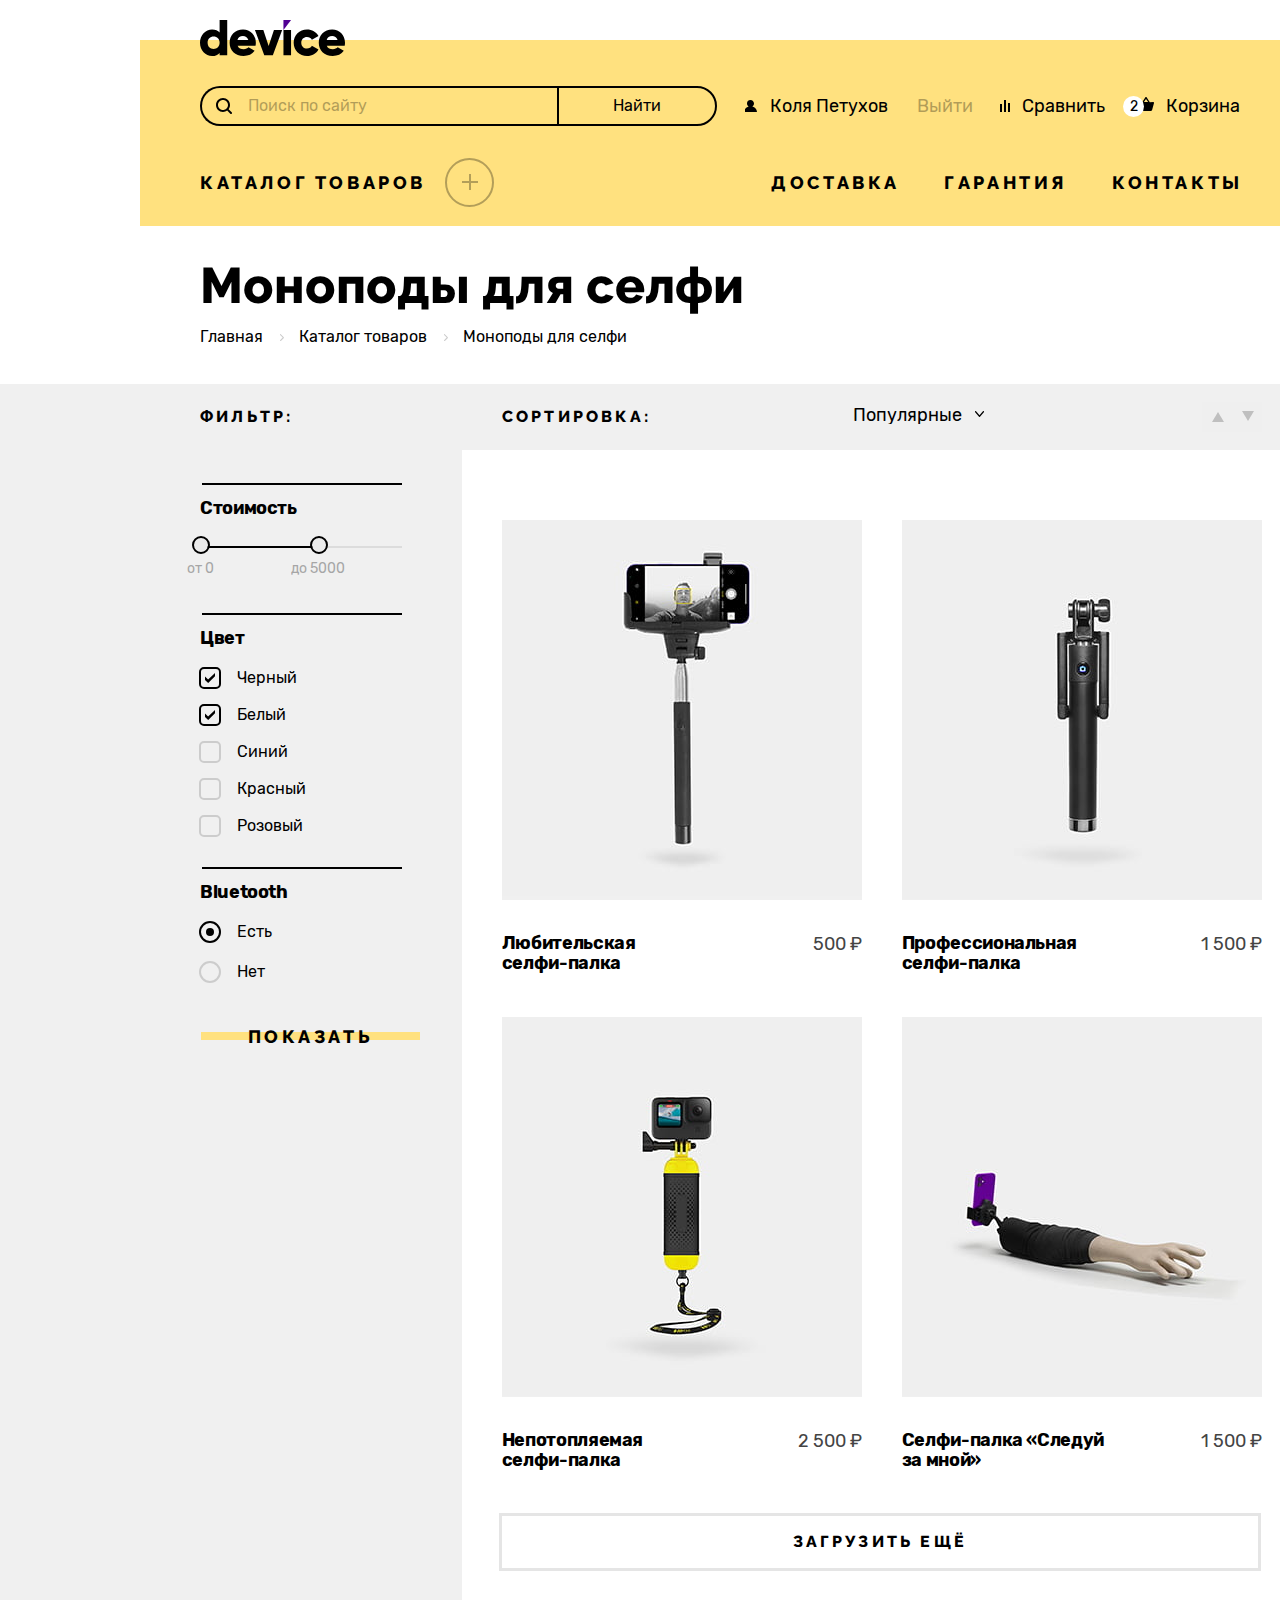
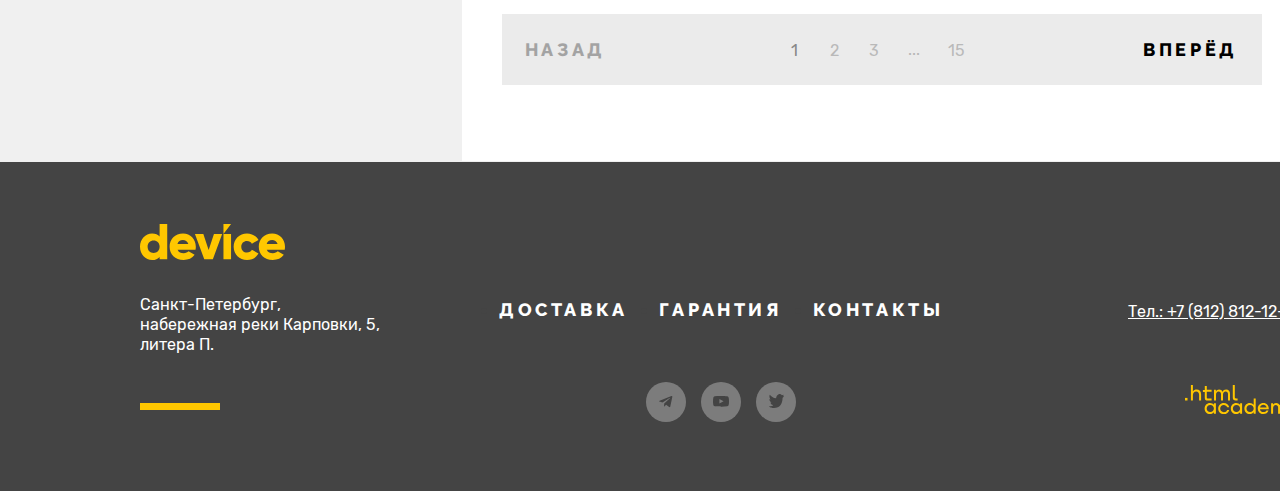
==== commit 39fc2f3f: "Добавляет разметку и стили по критериям" ====
--- a/catalog.html
+++ b/catalog.html
@@ -18,13 +18,13 @@
           </div>
         </a>
         <div class="menu-container">
-          <form class="header-search">
+          <form class="header-search" action="https://echo.htmlacademy.ru/" method="post">
             <label class="header-search-label">
               <span class="visually-hidden">Поиск по сайту</span>
-              <input class="header-search-input" type="search" placeholder="Поиск по сайту">
+              <input class="header-search-input" type="search" name="search-of-site" placeholder="Поиск по сайту">
               <span class="header-search-input-border"></span>
             </label>
-            <button class="header-search-button" type="button">Найти</button>
+            <button class="header-search-button" type="submit">Найти</button>
           </form>
           <ul class="menu-list menu-list-inner">
             <li class="menu-item menu-item-come">
@@ -173,35 +173,35 @@
                     <label class="control">
                       <input class="visually-hidden control-input" type="checkbox" name="color" value="black" checked>
                       <span class="control-mark"></span>
-                      Черный
+                      <span class="control-label">Черный</span>
                     </label>
                   </li>
                   <li class="control-item">
                     <label class="control">
                       <input class="visually-hidden control-input" type="checkbox" name="color" value="white" checked>
                       <span class="control-mark"></span>
-                      Белый
+                      <span class="control-label">Белый</span>
                     </label>
                   </li>
                   <li class="control-item">
                     <label class="control">
                       <input class="visually-hidden control-input" type="checkbox" name="color" value="blue">
                       <span class="control-mark"></span>
-                      Синий
+                      <span class="control-label">Синий</span>
                     </label>
                   </li>
                   <li class="control-item">
                     <label class="control">
                       <input class="visually-hidden control-input" type="checkbox" name="color" value="red">
                       <span class="control-mark"></span>
-                      Красный
+                      <span class="control-label">Красный</span>
                     </label>
                   </li>
                   <li class="control-item">
                     <label class="control">
                       <input class="visually-hidden control-input" type="checkbox" name="color" value="pink">
                       <span class="control-mark"></span>
-                      Розовый
+                      <span class="control-label">Розовый</span>
                     </label>
                   </li>
                 </ul>
@@ -213,14 +213,14 @@
                     <label class="control">
                       <input class="visually-hidden control-input" type="radio" name="bluetooth" value="yes" checked>
                       <span class="control-mark-radio"></span>
-                      Есть
+                      <span class="control-label">Есть</span>
                     </label>
                   </li>
                   <li class="control-item control-item-radio">
                     <label class="control">
                       <input class="visually-hidden control-input" type="radio" name="bluetooth" value="no">
                       <span class="control-mark-radio"></span>
-                      Нет
+                      <span class="control-label">Нет</span>
                     </label>
                   </li>
                 </ul>
@@ -238,12 +238,12 @@
                   <option value="expensive">Дорогие</option>
                 </select>
                 <div class="order">
-                  <a class="order-link order-link-ascending" href="">
+                  <button class="order-link order-link-ascending" type="button">
                     <span class="visually-hidden">Сортировка по возрастанию.</span>
-                  </a>
-                  <a class="order-link order-link-descending" href="">
+                  </button>
+                  <button class="order-link order-link-descending" type="button">
                     <span class="visually-hidden">Сортировка по убыванию.</span>
-                  </a>
+                  </button>
                 </div>
               </div>
             </div>
@@ -378,8 +378,8 @@
           <div class="page-footer-container">
             <a class="contacts-phone-footer" href="tel:88128121212">Тел.: +7 (812) 812-12-12</a>
             <a class="developer-logo-link" href="https://htmlacademy.ru/">
-              <span class="visually-hidden">Переход на сайт htmlacademy.</span>
-              <svg width="115" height="33" viewBox="0 0 115 33" fill="#ffc700" xmlns="http://www.w3.org/2000/svg">
+              <span class="visually-hidden">Логотип разработчика.</span>
+              <svg role="img" aria-label="Переход на сайт htmlacademy." width="115" height="33" viewBox="0 0 115 33" fill="#ffc700" xmlns="http://www.w3.org/2000/svg">
                 <path d="M0 12.9V15.5H2.5V12.9H0Z" />
                 <path
                   d="M11.6 4.5C10 4.5 8.8 5.2 8 6.2H7.9V0H5.9V15.5H7.9V10.2C7.9 8.1 9.2 6.6 11.2 6.6C13 6.6 14.1 8 14.1 9.8V15.5H16.1V9.4C16.2 6.4 14.3 4.5 11.6 4.5Z" />
--- a/styles/styles.css
+++ b/styles/styles.css
@@ -209,6 +209,13 @@
   color: #000000;
 }
 
+.header-search-input::-webkit-search-decoration,
+.header-search-input::-webkit-search-cancel-button,
+.header-search-input::-webkit-search-results-button,
+.header-search-input::-webkit-search-results-decoration {
+  appearance: none;
+}
+
 .header-search-input::placeholder {
   color: #000000;
   opacity: 30%;
@@ -244,6 +251,7 @@
 }
 
 .header-search-input:disabled {
+  background-color: rgba(255, 255, 255, 0);
   pointer-events: none;
   opacity: 30%;
 }
@@ -625,7 +633,7 @@
   padding: 9px 60px 50px 60px;
   background-color: #ffe17f;
   width: 100%;
-  z-index: 2;
+  z-index: 3;
   left: 0;
   display: none;
 }
@@ -771,6 +779,12 @@
   opacity: 30%;
 }
 
+.slider-button:disabled {
+  outline: none;
+  opacity: 10%;
+  pointer-events: none;
+}
+
 .popular-product-container {
   padding: 86px 0 0 0;
   z-index: 1;
@@ -843,8 +857,8 @@
 }
 
 .popular-product-advantage-list {
-  margin: 0 0 -20px 0;
-  padding: 0 0 25px 0;
+  margin: 0;
+  padding: 0 0 17px 0;
   display: flex;
   flex-wrap: wrap;
 }
@@ -854,9 +868,9 @@
   margin: 0 20px 20px 0;
 }
 
-.popular-product-advantage-item:last-child {
+/*.popular-product-advantage-item:last-child {
   margin: 0;
-}
+}*/
 
 .popular-product-advantage-subtitle {
   display: block;
@@ -881,13 +895,15 @@
   display: flex;
   justify-content: center;
   flex-wrap: wrap;
-  margin: -32px;
+  margin: -17px;
   padding: 0;
 }
 
 .slider-pagination-item {
+  display: inline-flex;
   margin: 0 20px 0 0;
   z-index: 2;
+  align-self: flex-start;
 }
 
 .slider-pagination-item:last-child {
@@ -939,15 +955,19 @@
   opacity: 30%;
 }
 
+.slider-pagination-button:disabled {
+  opacity: 10%;
+  pointer-events: none;
+}
+
 .slider-pagination-button-current {
   background-color: #000000;
-  pointer-events: none;
 }
 
 /*Карточки типов продуктов*/
 
 .products {
-  padding: 99px 0 89px 0;
+  padding: 88px 0 89px 0;
 }
 
 .products-list {
@@ -1023,6 +1043,7 @@
 
 .products-title {
   font-family: "raleway", sans-serif;
+  font-size: 18px;
   line-height: 24px;
   letter-spacing: -0.02em;
   margin: 0;
@@ -1445,6 +1466,10 @@
   opacity: 30%;
 }
 
+.subscribe-input-error {
+  border-bottom: 3px solid #ff3d3d;
+}
+
 .subscribe-button {
   font-family: "raleway", sans-serif;
   font-size: 18px;
@@ -1566,9 +1591,9 @@
 .menu-footer-list {
   display: flex;
   flex-wrap: wrap;
-  margin: 0 0 58px 0;
+  margin: 0 0 57px 0;
   padding: 0;
-  max-width: 460px;
+  max-width: 486px;
 }
 
 .menu-footer-item {
@@ -2025,8 +2050,10 @@
   opacity: 30%;
 }
 
-.control:disabled {
+.control-input:disabled ~ .control-mark,
+.control-input:disabled ~ .control-label {
   opacity: 10%;
+  pointer-events: none;
 }
 
 .control-item-radio {
@@ -2070,6 +2097,11 @@
   left: -4px;
 }
 
+.control-input:disabled ~ .control-mark-radio {
+  opacity: 10%;
+  pointer-events: none;
+}
+
 .control-item:last-child {
   margin: 0;
 }
@@ -2138,6 +2170,9 @@
   display: block;
   width: 30px;
   height: 30px;
+  padding: 0;
+  border: none;
+  cursor: pointer;
 }
 
 .order-link-ascending::after {
@@ -2169,6 +2204,7 @@
   outline: 2px solid #af4fff;
   outline-offset: 2px;
   opacity: 100%;
+  z-index: 1;
 }
 
 .order-link-ascending:active::after,
@@ -2178,7 +2214,7 @@
 
 .cards-container {
   background-color: #ffffff;
-  padding: 70px 40px 79px 40px;
+  padding: 70px 40px 77px 40px;
   height: calc(100% - 67px);
 }
 
@@ -2374,6 +2410,11 @@
   opacity: 30%;
 }
 
+.catalog-products-button:disabled {
+  opacity: 10%;
+  pointer-events: none;
+}
+
 .pagination-link-container {
   max-width: 200px;
   display: flex;
@@ -2629,7 +2670,26 @@
 }
 
 .auth-form-input:disabled {
-  opacity: 30%;
+  background-color: #fbfbfb;
+  border: 2px solid #fbfbfb;
+  color: #a8a8a8;
+  outline: none;
+}
+
+.auth-form-input:disabled::placeholder {
+  color: #e4e4e4;
+}
+
+.input-email:disabled,
+.input-name:disabled {
+  background-color: #f0f0f0;
+  color: #000000;
+  opacity: 30%;
+}
+
+.input-email::placeholder,
+.input-name:disabled::placeholder {
+  color: #a8a8a8;
 }
 
 .input-container {
@@ -2732,6 +2792,16 @@
   outline: 2px solid #000000;
   background-color: #f0f0f0;
   outline-offset: 0;
+}
+
+.button-minus-plus:disabled {
+  opacity: 30%;
+  pointer-events: none;
+}
+
+.button-minus-plus:disabled::before,
+.button-minus-plus:disabled::after {
+  opacity: 30%;
 }
 
 .field-label-container {
@@ -2774,7 +2844,7 @@
   box-shadow: 0 10px 0 rgba(0, 0, 0, 0.1);
   padding: 19px 17px 21px 19px;
   transform: translate(-87px, 10px);
-  z-index: 1;
+  z-index: 2;
 }
 
 .tooltip-text::before {
